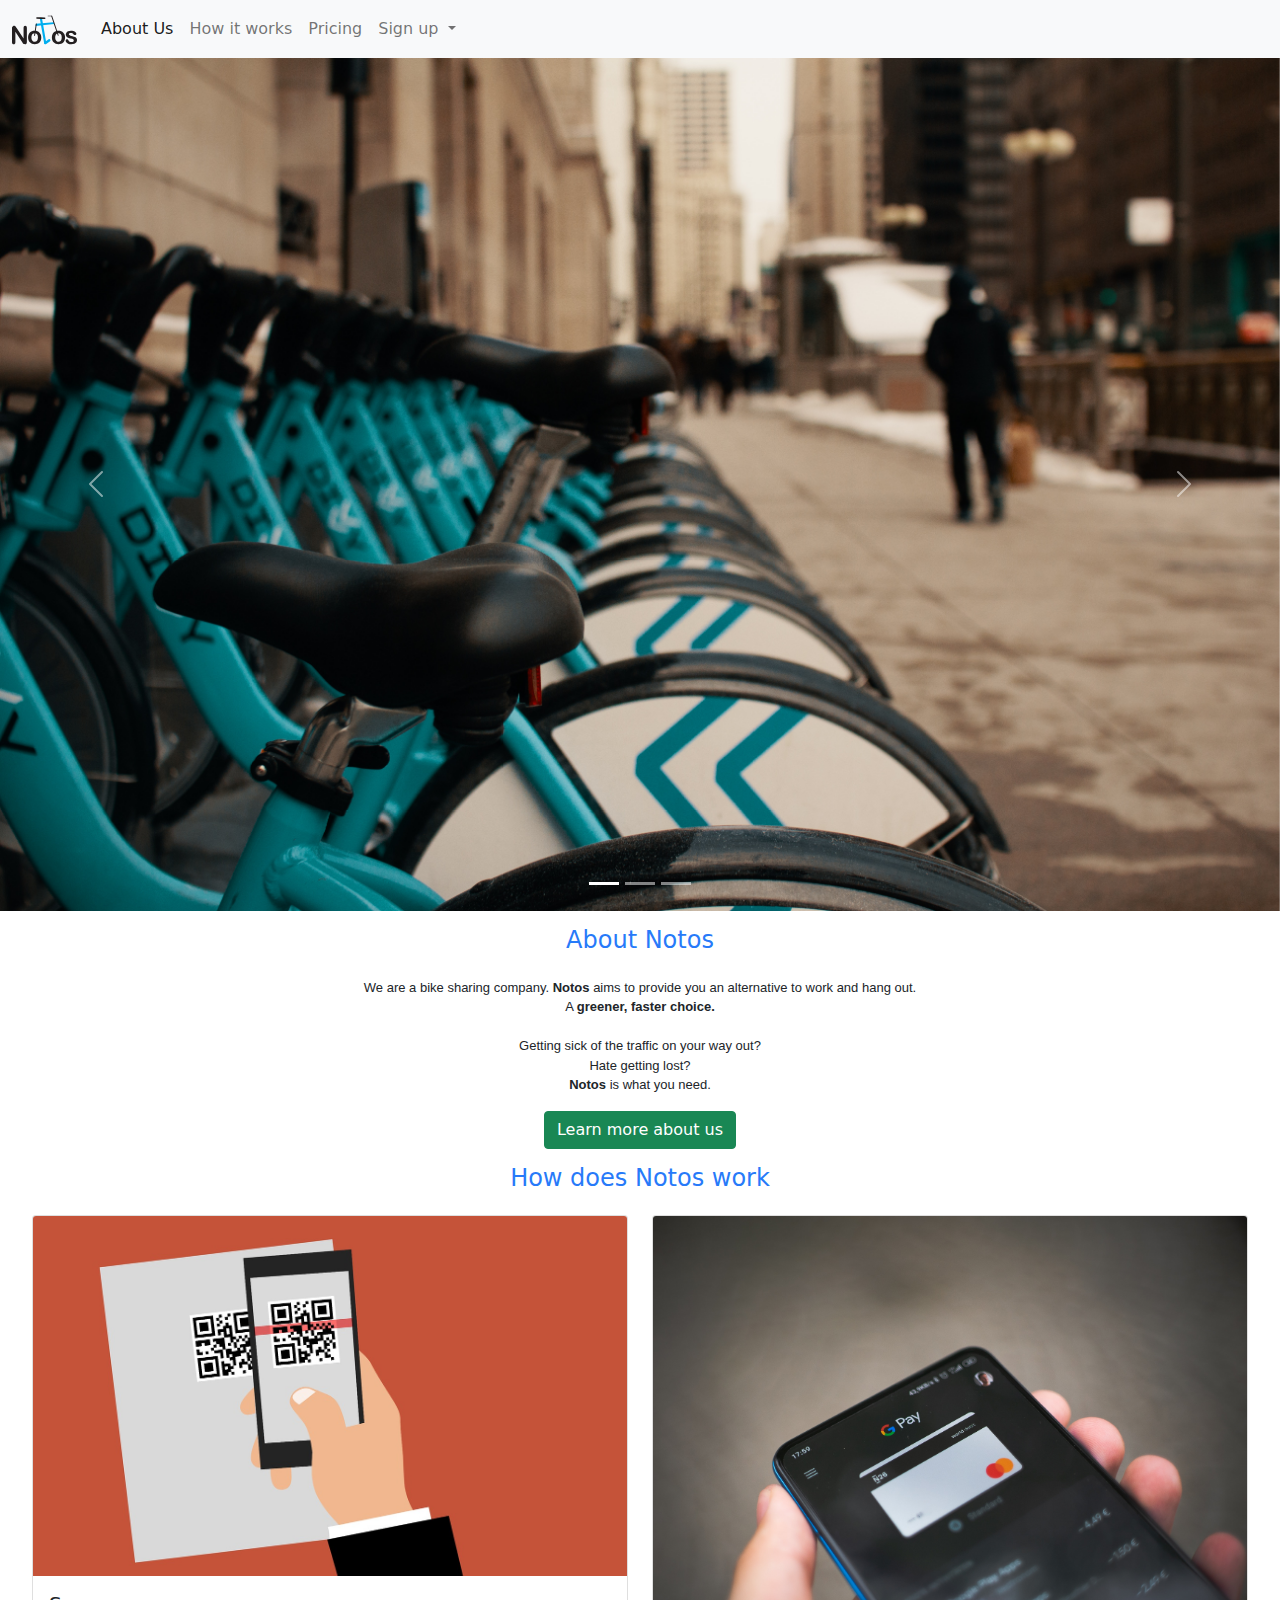
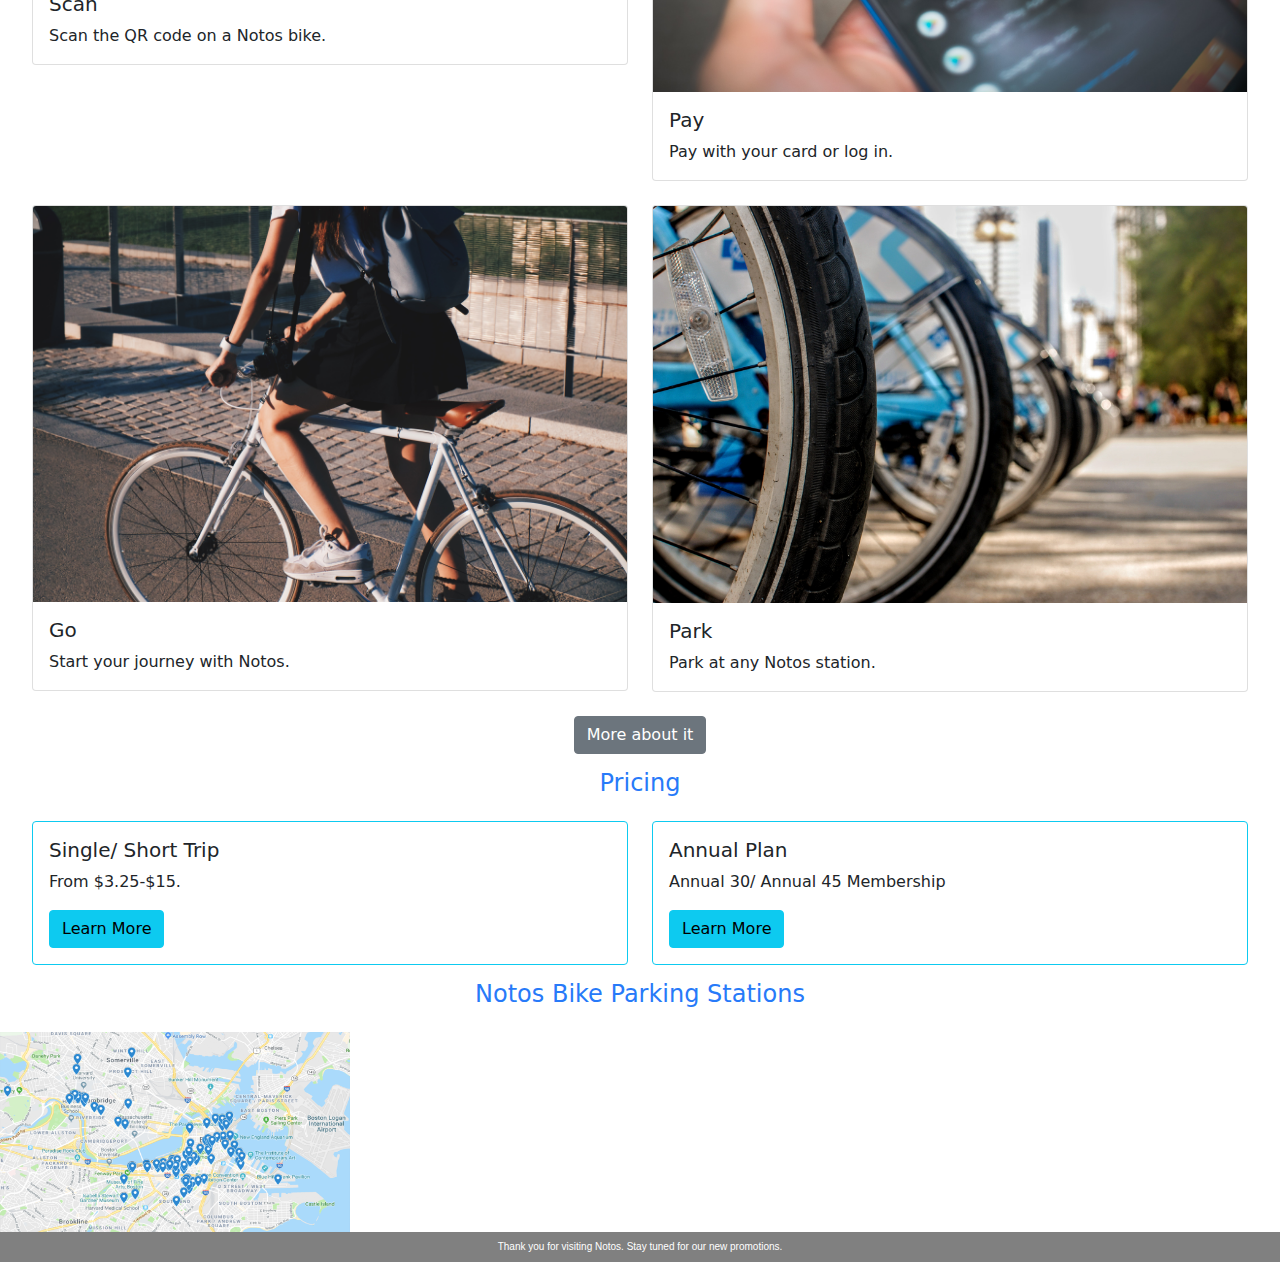
==== index.html @ a3d5b8fe "map" ====
<!DOCTYPE html>
<html lang="en">
<head>
    <meta charset="UTF-8">
    <meta http-equiv="X-UA-Compatible" content="IE=edge">
    <meta name="viewport" content="width=device-width, initial-scale=1.0">
    <link rel="stylesheet" href="css/bootstrap.min.css">
    <link rel="stylesheet" href="css/styles.css">
    <title>Notos</title>
</head>
<body>
    <!--Navbar-->
    <header>
        <nav class="navbar navbar-expand-lg navbar-light bg-light">
            <div class="container-fluid">
              <a class="navbar-brand" href="index.html">
                  <img src="image/logo.svg" alt="" width="65" height="30"></a>
              <button class="navbar-toggler" type="button" data-bs-toggle="collapse" data-bs-target="#navbarNavDropdown" aria-controls="navbarNavDropdown" aria-expanded="false" aria-label="Toggle navigation">
                <span class="navbar-toggler-icon"></span>
              </button>
              <div class="collapse navbar-collapse" id="navbarNavDropdown">
                <ul class="navbar-nav">
                  <li class="nav-item">
                    <a class="nav-link active" aria-current="page" href="#">About Us</a>
                  </li>
                  <li class="nav-item">
                    <a class="nav-link" href="#">How it works</a>
                  </li>
                  <li class="nav-item">
                    <a class="nav-link" href="#">Pricing</a>
                  </li>
                  <li class="nav-item dropdown">
                    <a class="nav-link dropdown-toggle" href="#" id="navbarDropdownMenuLink" role="button" data-bs-toggle="dropdown" aria-expanded="false">
                      Sign up
                    </a>
                    <ul class="dropdown-menu" aria-labelledby="navbarDropdownMenuLink">
                      <li><a class="dropdown-item" href="#">Log in</a></li>
                      
                    </ul>
                  </li>
                </ul>
              </div>
            </div>
          </nav>
    </header>
        <!--End of Navbar-->


    <!--section 1-->
    <div class="section-1">
    <!--carousel-->
    <div id="carouselExampleIndicators" class="carousel slide" data-bs-ride="carousel">
        <div class="carousel-indicators">
          <button type="button" data-bs-target="#carouselExampleIndicators" data-bs-slide-to="0" class="active" aria-current="true" aria-label="Slide 1"></button>
          <button type="button" data-bs-target="#carouselExampleIndicators" data-bs-slide-to="1" aria-label="Slide 2"></button>
          <button type="button" data-bs-target="#carouselExampleIndicators" data-bs-slide-to="2" aria-label="Slide 3"></button>
        </div>
        <div class="carousel-inner">
          <div class="carousel-item active">
            <img src="image/bike-parking.jpg" class="d-block w-100" alt="">
          </div>
          <div class="carousel-item">
            <img src="image/matteo-stroppaghetti-yiVFSP0Sr4g-unsplash.jpg" class="d-block w-100" alt="">
          </div>
          <!--<div class="carousel-item">
            <img src="image/max-bohme-VuuVKEHJGCU-unsplash.jpg" class="d-block w-100" alt="">
          </div>-->
          <div class="carousel-item">
            <img src="image/nextbike-j-ewk9iIuSE-unsplash.png" class="d-block w-100" alt="">
          </div>
        </div>
        <button class="carousel-control-prev" type="button" data-bs-target="#carouselExampleIndicators" data-bs-slide="prev">
          <span class="carousel-control-prev-icon" aria-hidden="true"></span>
          <span class="visually-hidden">Previous</span>
        </button>
        <button class="carousel-control-next" type="button" data-bs-target="#carouselExampleIndicators" data-bs-slide="next">
          <span class="carousel-control-next-icon" aria-hidden="true"></span>
          <span class="visually-hidden">Next</span>
        </button>
      </div>
    <!--end of carousel-->
    </div>
    <!--end of section 1-->

    <!--section 2-->
    <div class="section-2">
        <div>
            <h4 class="text-center">About Notos</h4>
            <p class="desc">We are a bike sharing company. <strong>Notos</strong> aims to provide you an alternative to work and hang out. <br>A <strong>greener, faster choice.</strong>
            <br>
            <br> Getting sick of the traffic on your way out?
            <br>Hate getting lost?
            <br><strong>Notos</strong> is what you need.
            </p>
           <div class="text-center"> <a href="#" class="btn btn-success">Learn more about us</a></button></div>
        </div>
    </div>
    <!--end of section 2-->

    <!--section 3-->
    <div class="section-3">
        <h4 class="text-center">How does Notos work</h4>
        <!--card 1-->
        <div class="row row-cols-sm-2">
            <div class="col">
              <div class="card">
                <img src="image/qr code.jpeg" class="card-img-top">
                <div class="card-body">
                  <h5 class="card-title">Scan</h5>
                  <p class="card-text">Scan the QR code on a Notos bike.</p>
                </div>
              </div>
            </div>
             <!--card 2-->
            <div class="col">
              <div class="card">
                <img src="image/pay.jpg" class="card-img-top">
                <div class="card-body">
                  <h5 class="card-title">Pay</h5>
                  <p class="card-text">Pay with your card or log in.</p>
                </div>
              </div>
            </div>
          </div>
        <!--end of card 2-->
          <div class="row"><br></div>
        <!--card 3-->
        <div class="row">
        <div class="col">
            <div class="card">
              <img src="image/bike.jpg" class="card-img-top">
              <div class="card-body">
                <h5 class="card-title">Go</h5>
                <p class="card-text">Start your journey with Notos.</p>
              </div>
            </div>
          </div>
        
        <!--end of card 3-->

        <!--card 4-->
        <div class="col">
            <div class="card">
              <img src="image/park.jpg" class="card-img-top">
              <div class="card-body">
                <h5 class="card-title">Park</h5>
                <p class="card-text">Park at any Notos station.</p>
              </div>
            </div>
          </div>
        
    </div>
        <!--end of card 3-->
        <div><br></div>
        <div class="text-center"> <a href="#" class="btn btn-secondary">More about it</a></button></div>
    </div>
    <!--end of section 3-->
    <!--section 4-->
    <div class="section-4">
        <h4 class="text-center">Pricing</h4>
        <div class="row">
            <div class="col-6">
              <div class="card border-info">
                <div class="card-body">
                  <h5 class="card-title">Single/ Short Trip</h5>
                  <p class="card-text">From $3.25-$15.</p>
                  <a href="#" class="btn btn-info">Learn More</a>
                </div>
              </div>
            </div>
            <div class="col-6">
              <div class="card border-info">
                <div class="card-body">
                  <h5 class="card-title">Annual Plan</h5>
                  <p class="card-text">Annual 30/ Annual 45 Membership</p>
                  <a href="#" class="btn btn-info">Learn More</a>
                </div>
              </div>
            </div>
          </div>

    </div>
    <!--end of section 4-->

    <!--section 5-->
    <div class="map">
        <h4 class="text-center">Notos Bike Parking Stations</h4>
      <img src="image/map-thumb.png" width="350" height="200"></div> 
    </div>
    <!--end of section 5-->

    <footer>
        <p>Thank you for visiting Notos. Stay tuned for our new promotions.</p>
    </footer>

    <script src="https://unpkg.com/@popperjs/core@2.4.0/dist/umd/popper.min.js"></script>
    <script src="js/bootstrap.min.js"></script>
</body>
</html>
---- css/styles.css ----
h4{
    padding: 15px 0px;
    color:#277AF9;
}

.desc{
    font-family: Verdana, Geneva, Tahoma, sans-serif;
    font-size:small;
    margin-top:5px ;
    margin-left: 10px;
    margin-right: 10px;
    text-align: center;
    align-items: center;
}

.row{
  margin-left: 20px;
  margin-right:20px;
}


footer{
    background-color:grey;
    height:30px;
    text-align:center;
    font-family:'Segoe UI', Tahoma, Geneva, Verdana, sans-serif;
    font-size: x-small;
    color:white;
    padding:7px 0px;
}
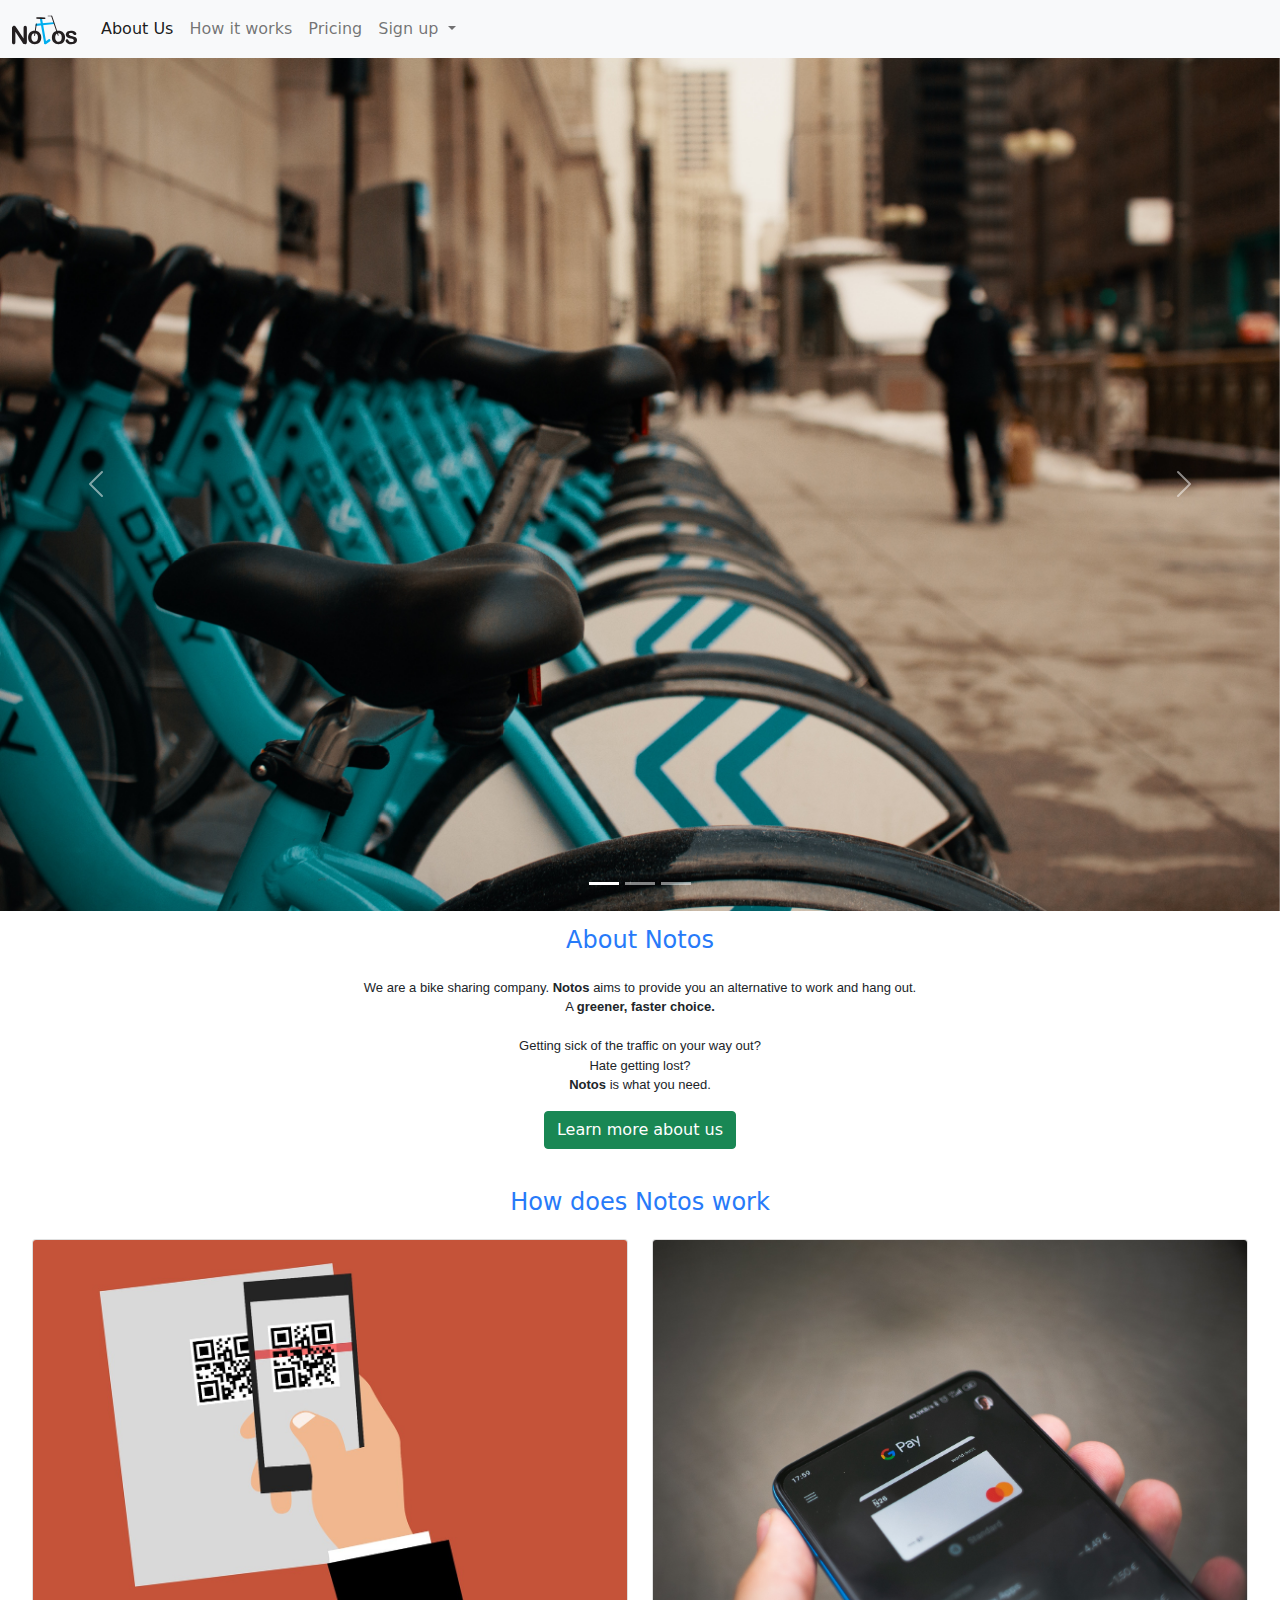
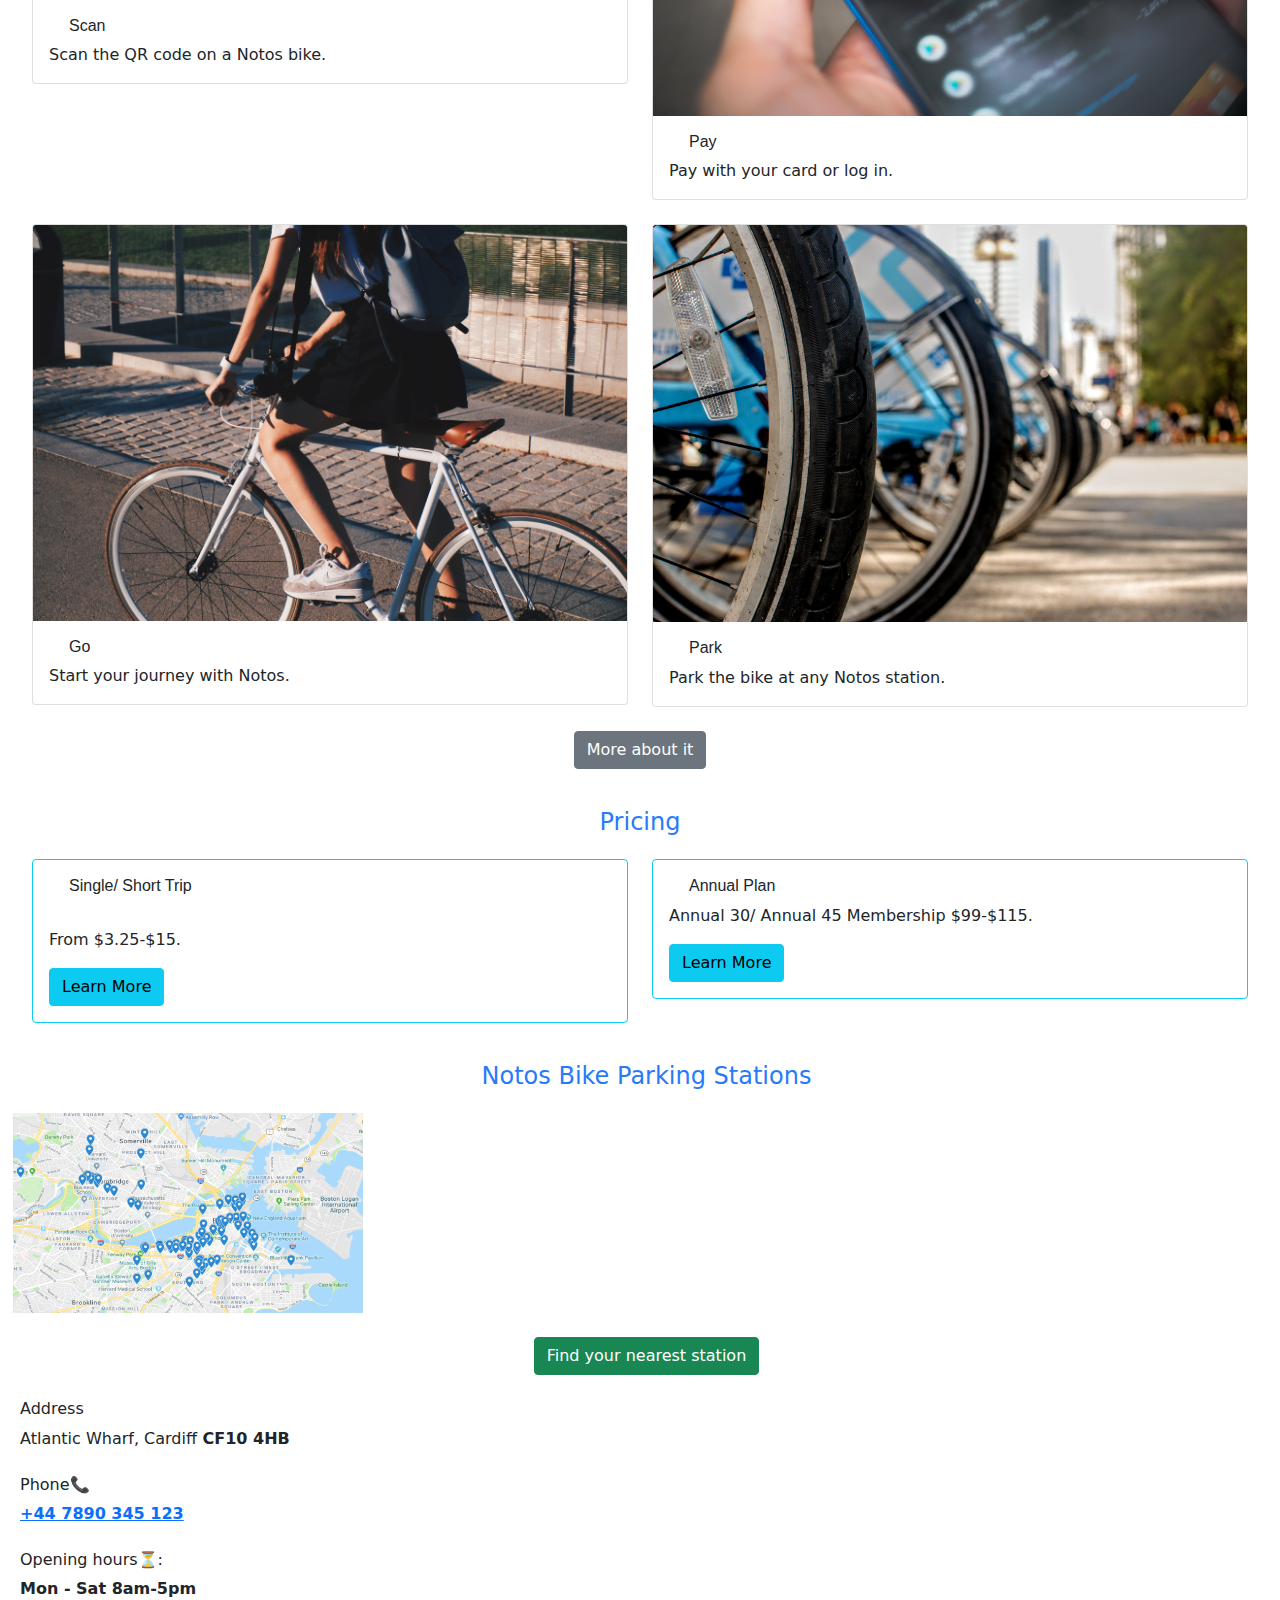
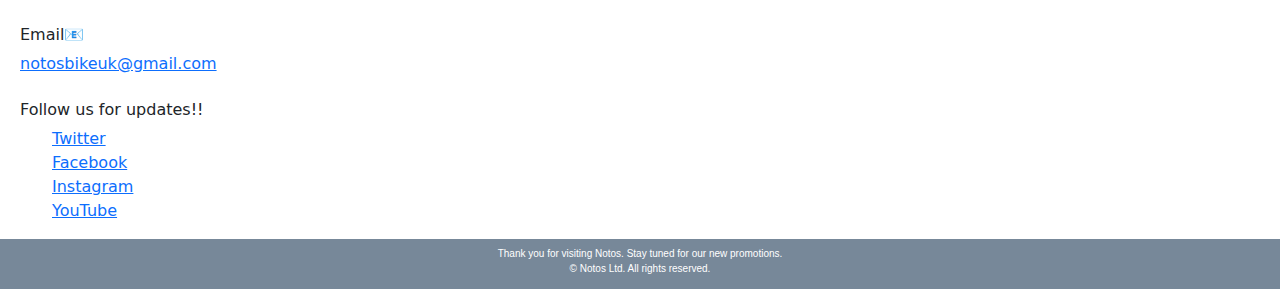
==== commit f745b1a7: "icons" ====
--- a/index.html
+++ b/index.html
@@ -6,6 +6,7 @@
     <meta name="viewport" content="width=device-width, initial-scale=1.0">
     <link rel="stylesheet" href="css/bootstrap.min.css">
     <link rel="stylesheet" href="css/styles.css">
+    <link rel="stylesheet" href="css/font-awesome.min.css">
     <title>Notos</title>
 </head>
 <body>
@@ -99,6 +100,7 @@
 
     <!--section 3-->
     <div class="section-3">
+      <div><br></div>
         <h4 class="text-center">How does Notos work</h4>
         <!--card 1-->
         <div class="row row-cols-sm-2">
@@ -144,7 +146,7 @@
               <img src="image/park.jpg" class="card-img-top">
               <div class="card-body">
                 <h5 class="card-title">Park</h5>
-                <p class="card-text">Park at any Notos station.</p>
+                <p class="card-text">Park the bike at any Notos station.</p>
               </div>
             </div>
           </div>
@@ -157,13 +159,14 @@
     <!--end of section 3-->
     <!--section 4-->
     <div class="section-4">
+      <div><br></div>
         <h4 class="text-center">Pricing</h4>
         <div class="row">
             <div class="col-6">
               <div class="card border-info">
                 <div class="card-body">
                   <h5 class="card-title">Single/ Short Trip</h5>
-                  <p class="card-text">From $3.25-$15.</p>
+                  <p class="card-text"><br>From $3.25-$15.</p>
                   <a href="#" class="btn btn-info">Learn More</a>
                 </div>
               </div>
@@ -172,7 +175,7 @@
               <div class="card border-info">
                 <div class="card-body">
                   <h5 class="card-title">Annual Plan</h5>
-                  <p class="card-text">Annual 30/ Annual 45 Membership</p>
+                  <p class="card-text">Annual 30/ Annual 45 Membership $99-$115.</p>
                   <a href="#" class="btn btn-info">Learn More</a>
                 </div>
               </div>
@@ -184,13 +187,54 @@
 
     <!--section 5-->
     <div class="map">
+      <div><br></div>
         <h4 class="text-center">Notos Bike Parking Stations</h4>
-      <img src="image/map-thumb.png" width="350" height="200"></div> 
+      <div><img src="image/map-thumb.png" width="350" height="200"></div>
+      <div><br></div>
+      <div class="text-center"> <a href="#" class="btn btn-success">Find your nearest station</a></button></div>
+      <div><br></div>
     </div>
     <!--end of section 5-->
 
+    <!--section 6-->
+    <div class="section-6">
+      <ul class="items">
+        <li>
+          <h3>Address</h3>
+          <span>Atlantic Wharf, Cardiff<strong> CF10 4HB</strong></span>
+          
+        </li>
+        <li><br></li>
+        <li>
+          <h3>Phone📞</h3>
+          <a href="#"><strong> +44 7890 345 123</strong></a>
+        </li>
+        <li><br></li>
+        <li>
+          <h3>Opening hours⏳:</h3>
+           <strong> Mon - Sat 8am-5pm </strong>
+        </li>
+        <li><br></li>
+        <li>
+          <h3>Email📧</h3>
+          <a href="#">notosbikeuk@gmail.com</a>
+        </li>
+        <li><br></li>
+        <li>
+          <h3>Follow us for updates!!</h3>
+          <ul class="icons">
+            <li><a href="#" class="icon brands fa-twitter"><span class="label">Twitter</span></a></li>
+            <li><a href="#" class="icon brands fa-facebook-f"><span class="label">Facebook</span></a></li>
+            <li><a href="#" class="icon brands fa-instagram"><span class="label">Instagram</span></a></li>
+            <li><a href="#" class="icon brands fa-youtube"><span class="label">YouTube</span></a></li>
+          </ul>
+        </li>
+      </ul>
+    </div>
+    <!--end of section 6-->
     <footer>
-        <p>Thank you for visiting Notos. Stay tuned for our new promotions.</p>
+        <p>Thank you for visiting Notos. Stay tuned for our new promotions.
+       <br> © Notos Ltd. All rights reserved.</p>
     </footer>
 
     <script src="https://unpkg.com/@popperjs/core@2.4.0/dist/umd/popper.min.js"></script>
--- a/css/styles.css
+++ b/css/styles.css
@@ -1,3 +1,6 @@
+
+
+
 h4{
     padding: 15px 0px;
     color:#277AF9;
@@ -18,10 +21,39 @@
   margin-right:20px;
 }
 
+.map{
+    align-items: center;
+    margin-left: 13px;
+}
+
+
+h5{
+    font-size: medium;
+    font-family:'Segoe UI', Tahoma, Geneva, Verdana, sans-serif;
+    margin-left: 20px;
+}
+
+
+
+h3{
+    font-size: medium;
+}
+ul.items {
+    list-style: none;
+    padding-left: 20px;
+}
+
+ul.icons{
+    list-style:none;
+}
+
+
+
+
 
 footer{
-    background-color:grey;
-    height:30px;
+    background-color:lightslategray;
+    height:50px;
     text-align:center;
     font-family:'Segoe UI', Tahoma, Geneva, Verdana, sans-serif;
     font-size: x-small;
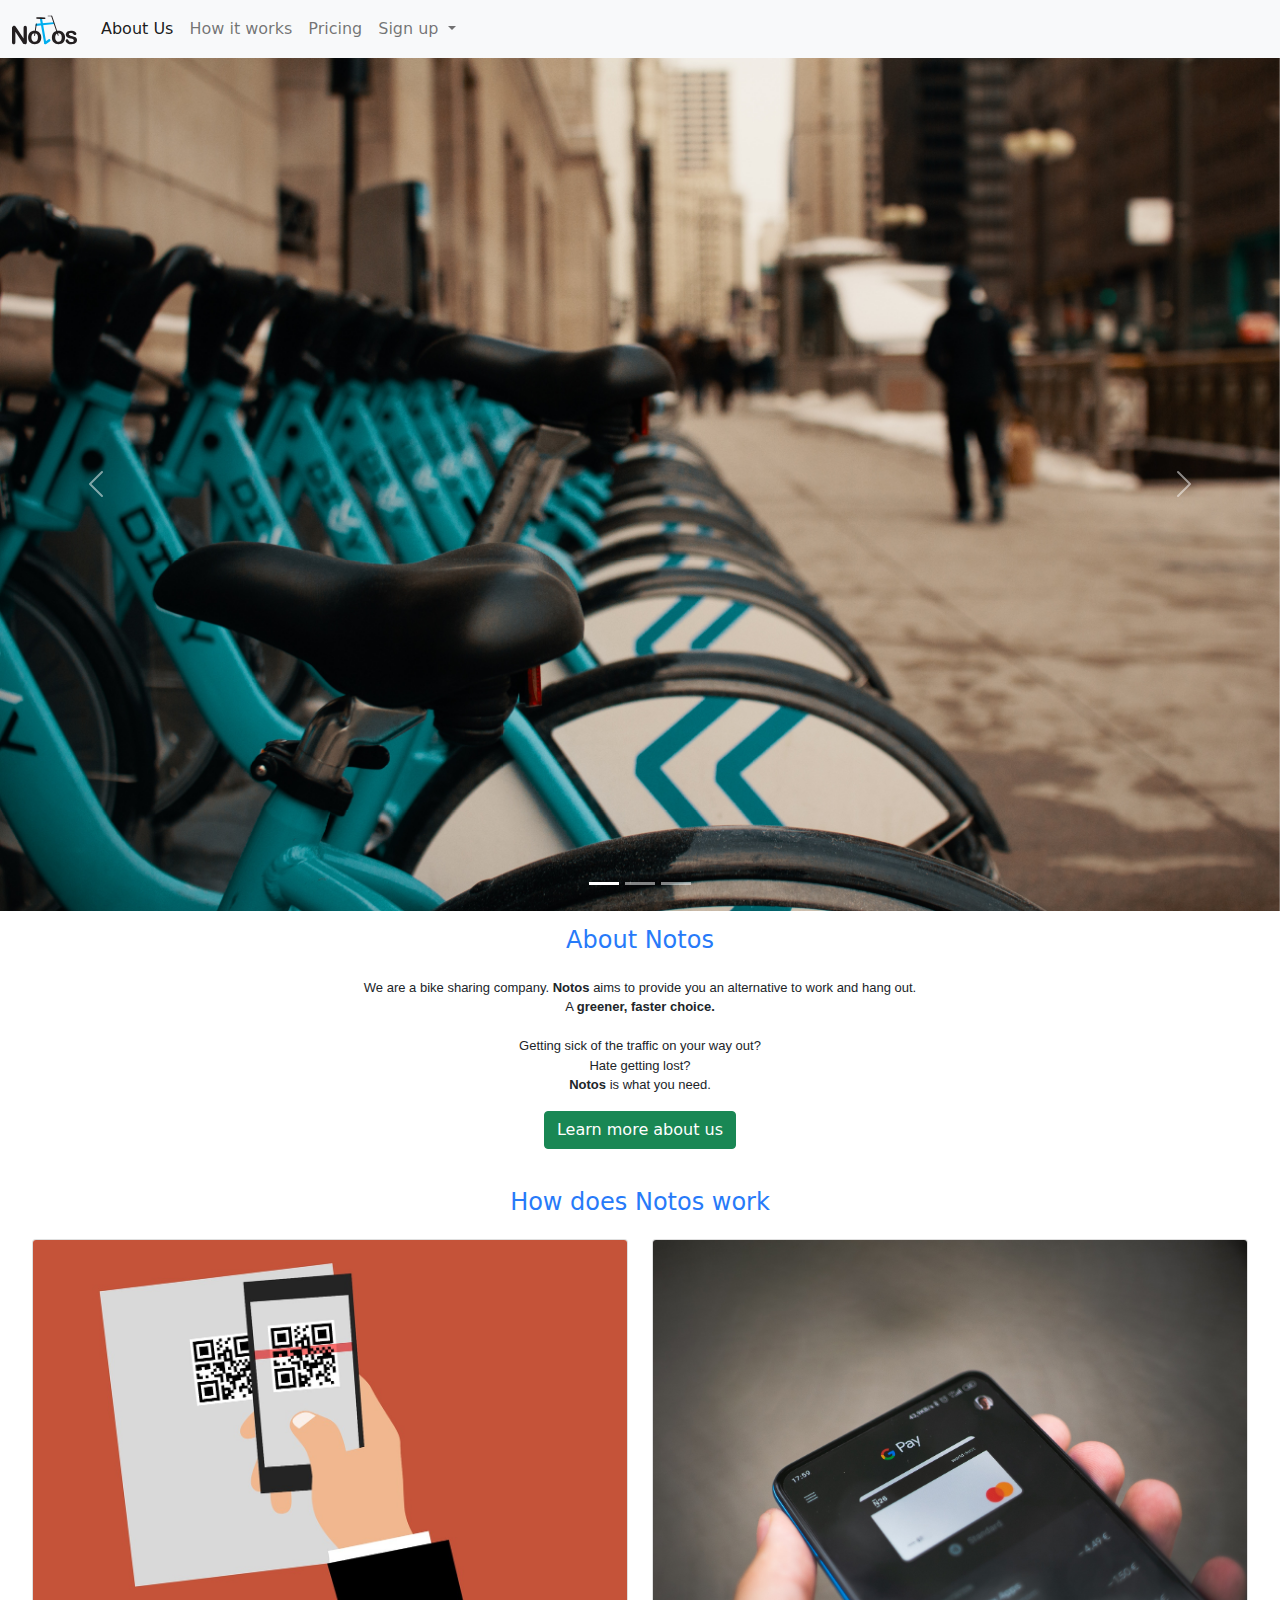
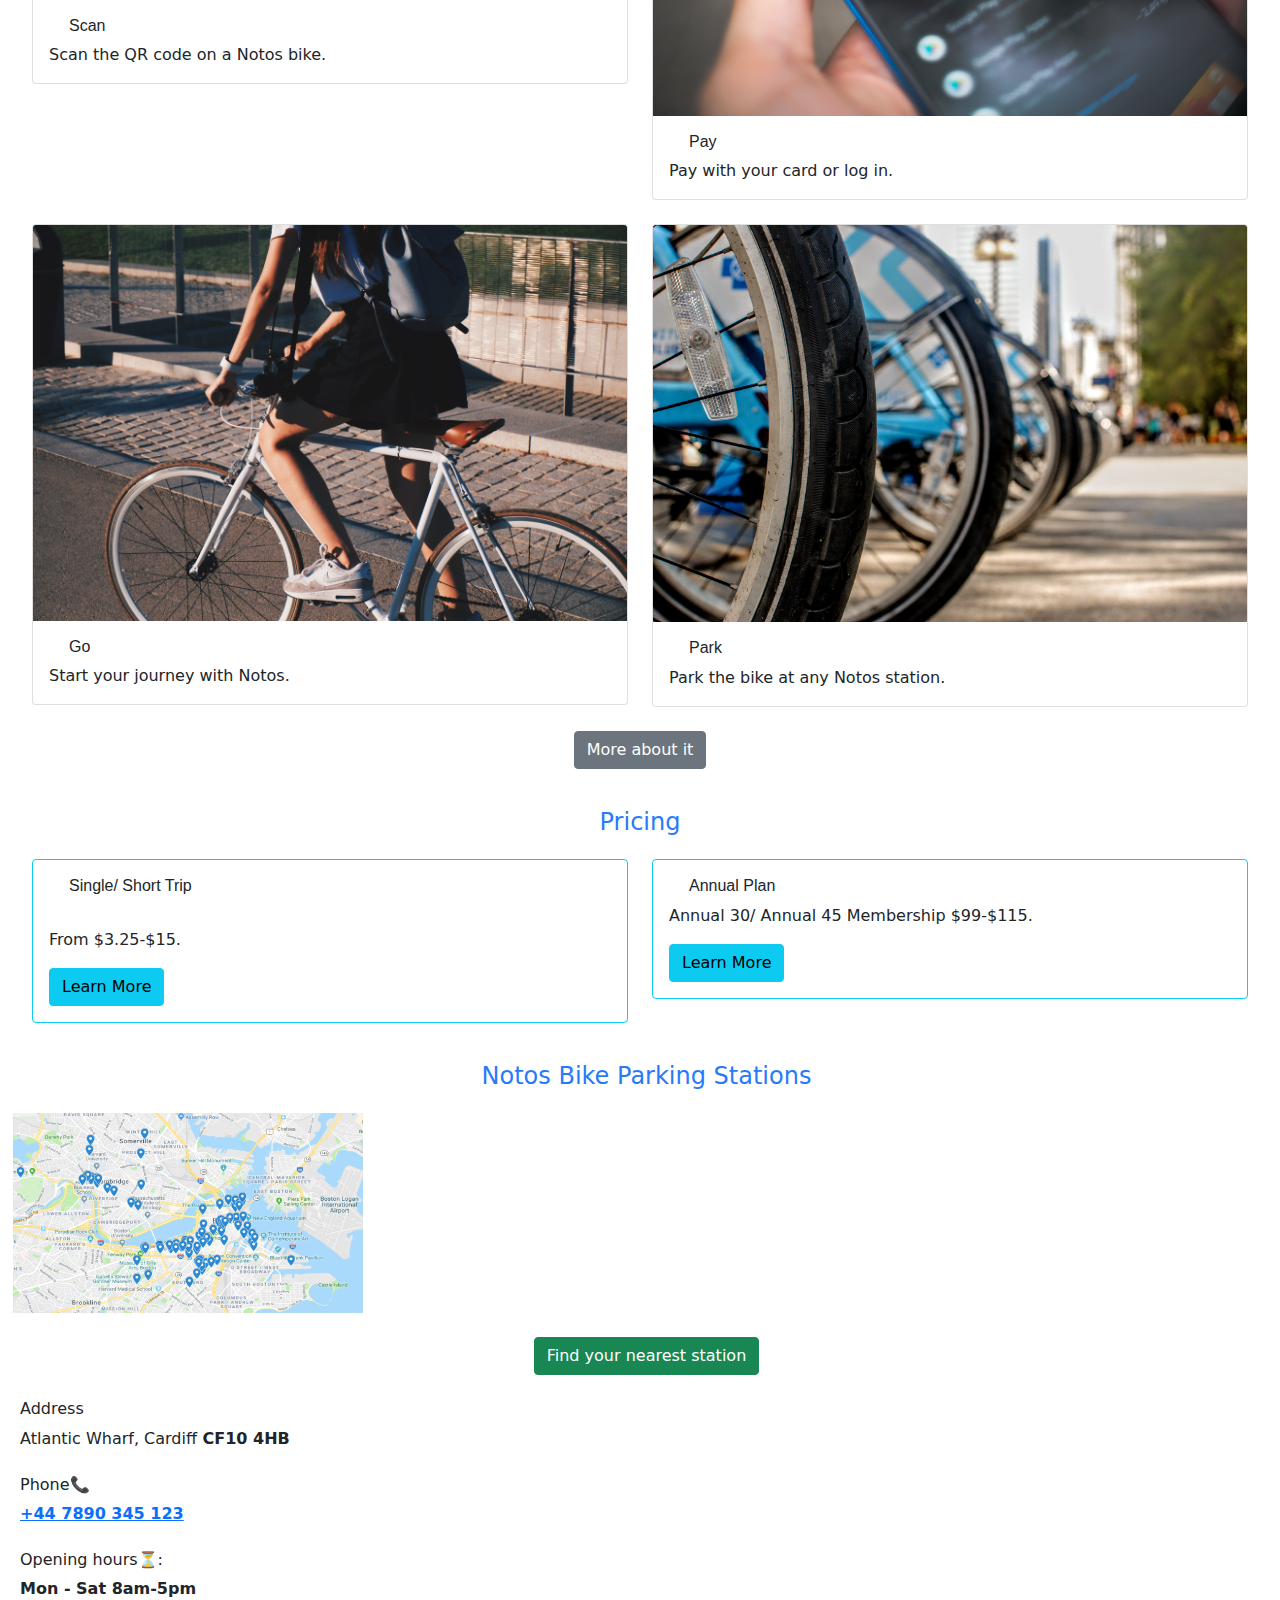
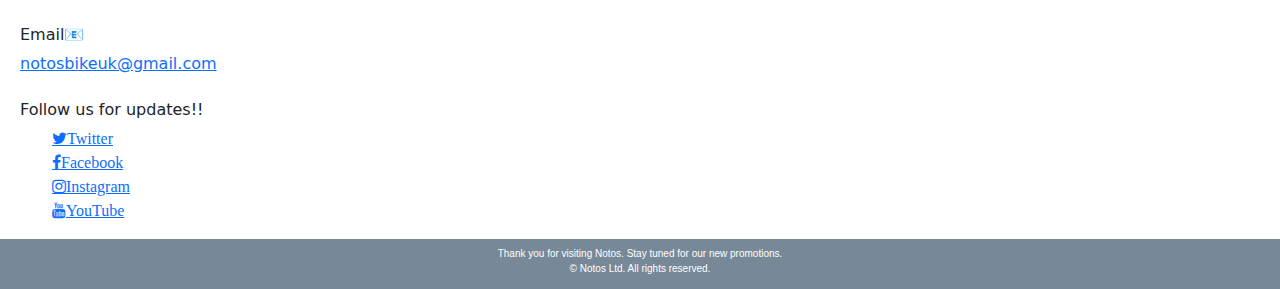
==== commit 8c40aa38: "icon" ====
--- a/index.html
+++ b/index.html
@@ -6,7 +6,7 @@
     <meta name="viewport" content="width=device-width, initial-scale=1.0">
     <link rel="stylesheet" href="css/bootstrap.min.css">
     <link rel="stylesheet" href="css/styles.css">
-    <link rel="stylesheet" href="css/font-awesome.min.css">
+    <link rel="stylesheet" href="http://cdnjs.cloudflare.com/ajax/libs/font-awesome/4.3.0/css/font-awesome.css">
     <title>Notos</title>
 </head>
 <body>
@@ -223,10 +223,10 @@
         <li>
           <h3>Follow us for updates!!</h3>
           <ul class="icons">
-            <li><a href="#" class="icon brands fa-twitter"><span class="label">Twitter</span></a></li>
-            <li><a href="#" class="icon brands fa-facebook-f"><span class="label">Facebook</span></a></li>
-            <li><a href="#" class="icon brands fa-instagram"><span class="label">Instagram</span></a></li>
-            <li><a href="#" class="icon brands fa-youtube"><span class="label">YouTube</span></a></li>
+            <li><a href="#" class="icon brands fa fa-twitter"><span class="label">Twitter</span></a></li>
+            <li><a href="#" class="icon brands fa fa-facebook-f"><span class="label">Facebook</span></a></li>
+            <li><a href="#" class="icon brands fa fa-instagram"><span class="label">Instagram</span></a></li>
+            <li><a href="#" class="icon brands fa fa-youtube"><span class="label">YouTube</span></a></li>
           </ul>
         </li>
       </ul>
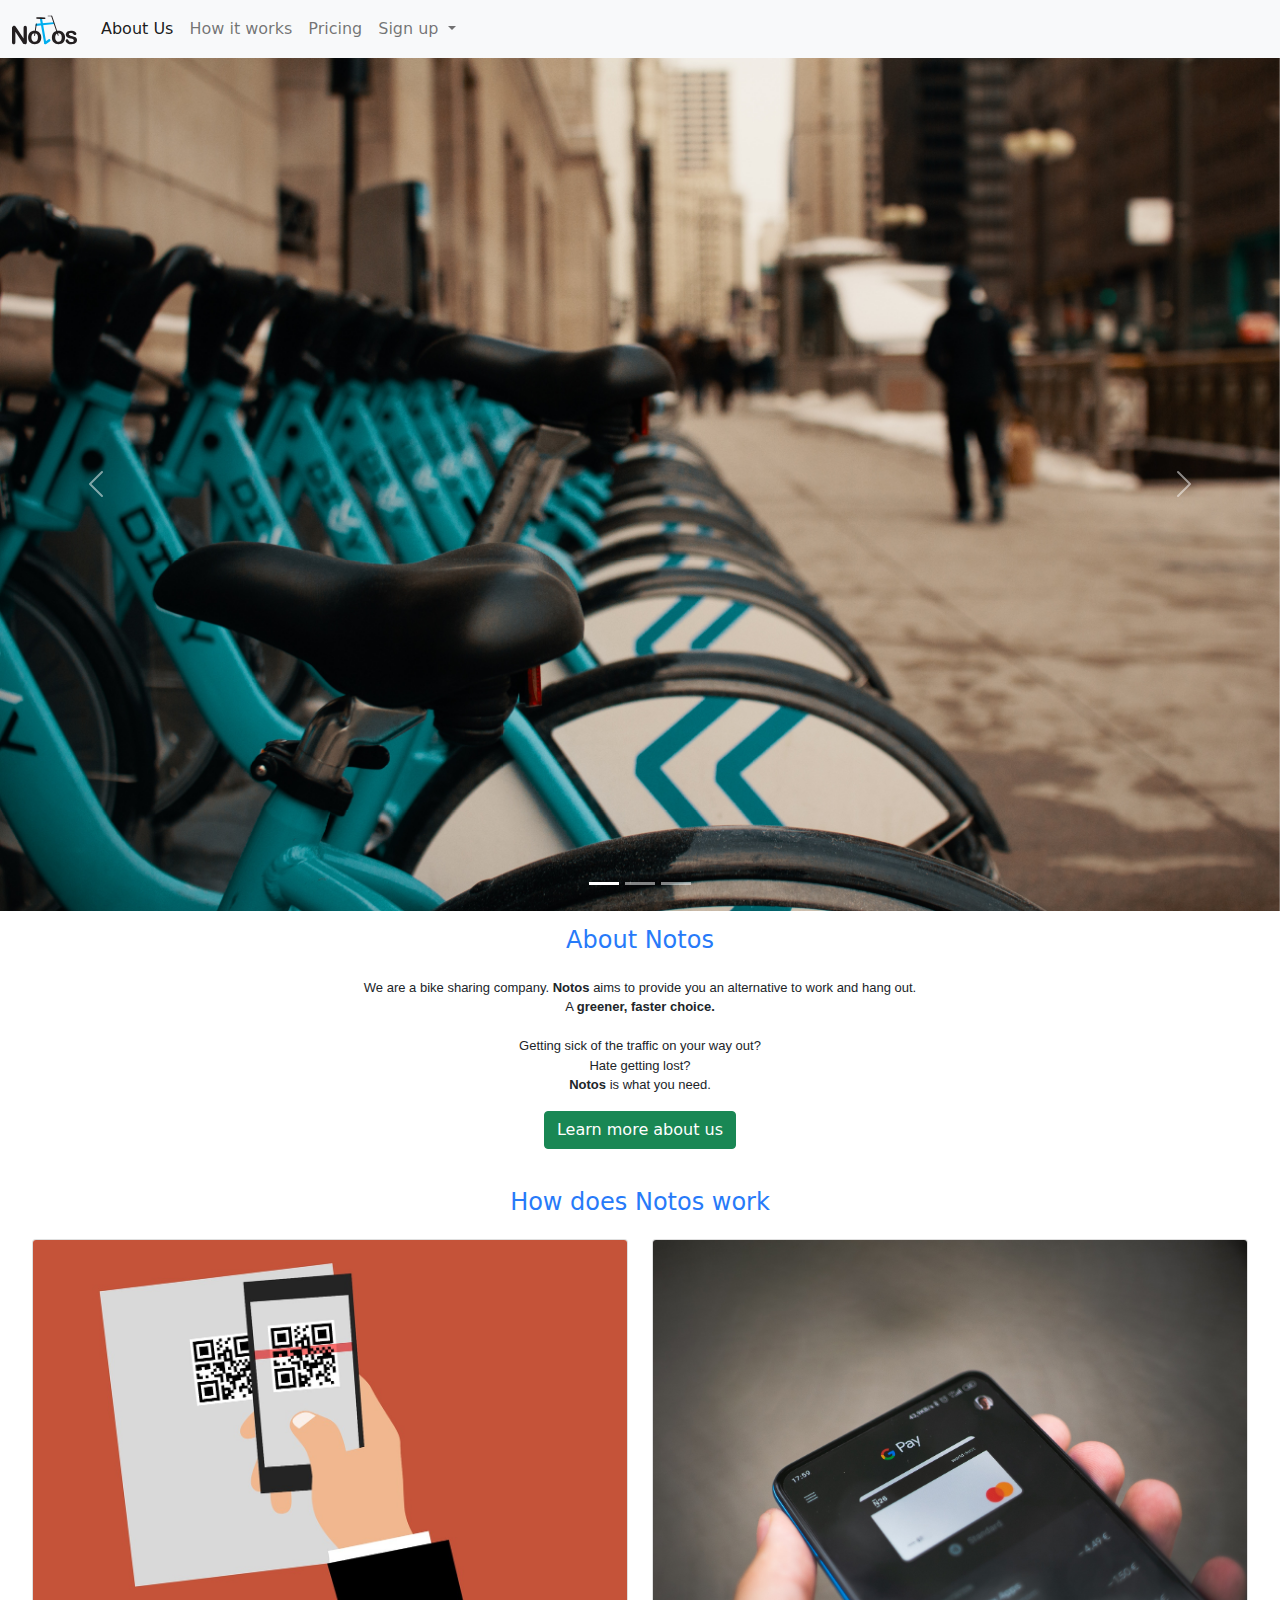
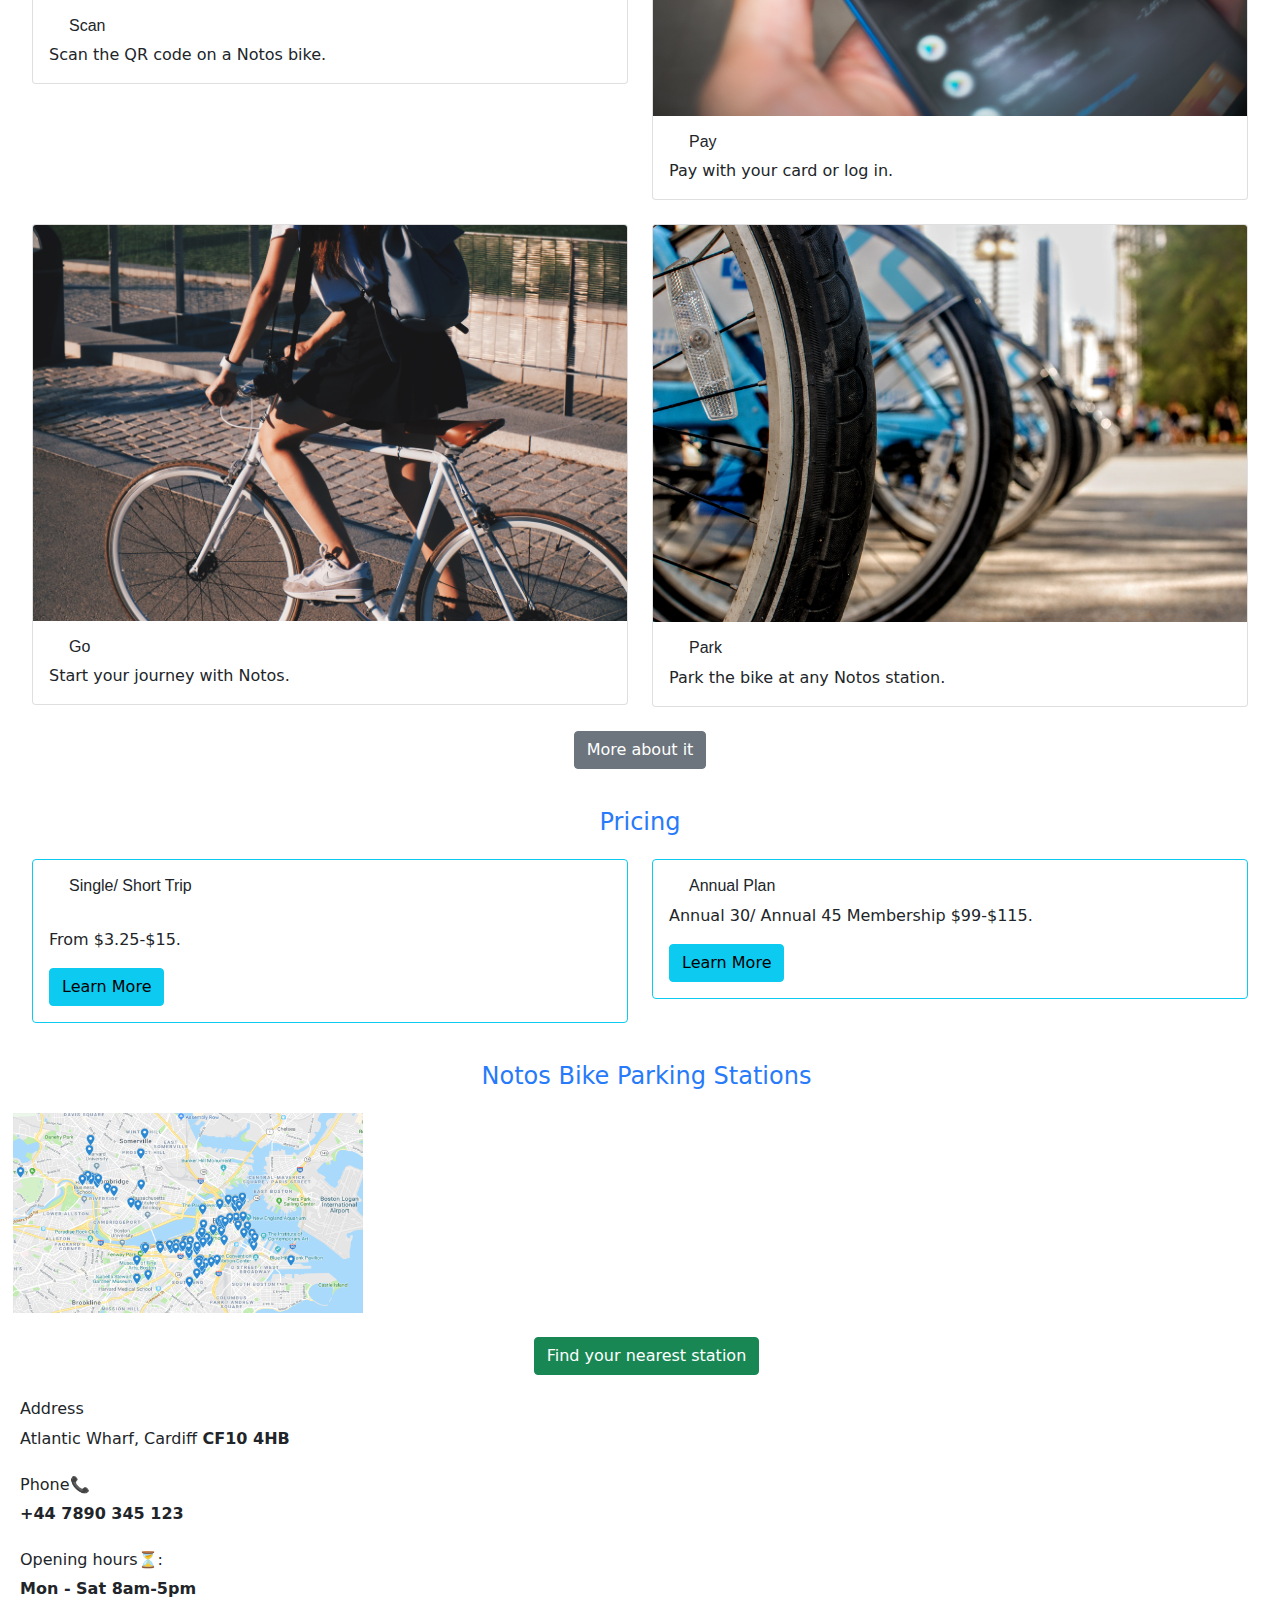
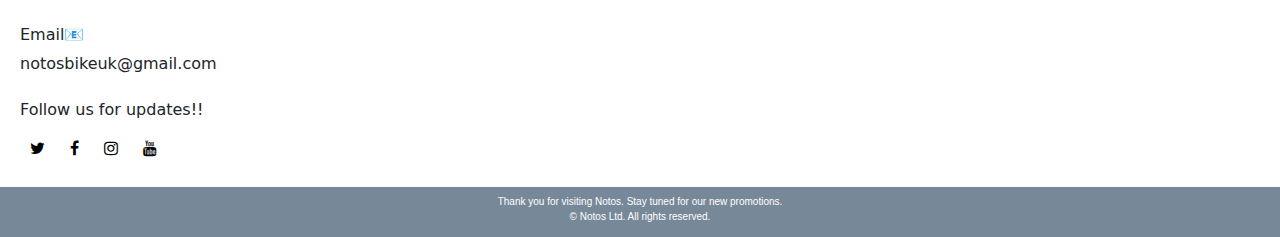
==== commit 3ef709bb: "home page finished" ====
--- a/index.html
+++ b/index.html
@@ -207,7 +207,7 @@
         <li><br></li>
         <li>
           <h3>Phone📞</h3>
-          <a href="#"><strong> +44 7890 345 123</strong></a>
+          <span><strong> +44 7890 345 123</strong></span>
         </li>
         <li><br></li>
         <li>
@@ -217,16 +217,16 @@
         <li><br></li>
         <li>
           <h3>Email📧</h3>
-          <a href="#">notosbikeuk@gmail.com</a>
+          <span>notosbikeuk@gmail.com</span>
         </li>
         <li><br></li>
         <li>
           <h3>Follow us for updates!!</h3>
           <ul class="icons">
-            <li><a href="#" class="icon brands fa fa-twitter"><span class="label">Twitter</span></a></li>
-            <li><a href="#" class="icon brands fa fa-facebook-f"><span class="label">Facebook</span></a></li>
-            <li><a href="#" class="icon brands fa fa-instagram"><span class="label">Instagram</span></a></li>
-            <li><a href="#" class="icon brands fa fa-youtube"><span class="label">YouTube</span></a></li>
+            <li><i class="icon brands fa fa-twitter"><span class="label"></span></i></li>
+            <li><i class="icon brands fa fa-facebook-f"><span class="label"></span></i></li>
+            <li><i class="icon brands fa fa-instagram"><span class="label"></span></i></li>
+            <li><i class="icon brands fa fa-youtube"><span class="label"></span></i></li>
           </ul>
         </li>
       </ul>
--- a/css/styles.css
+++ b/css/styles.css
@@ -45,10 +45,14 @@
 
 ul.icons{
     list-style:none;
+    cursor:default;
+    padding:0px;
 }
-
-
-
+ul.icons li {
+    display: inline-block;
+    padding:10px;
+    color:black;
+}
 
 
 footer{
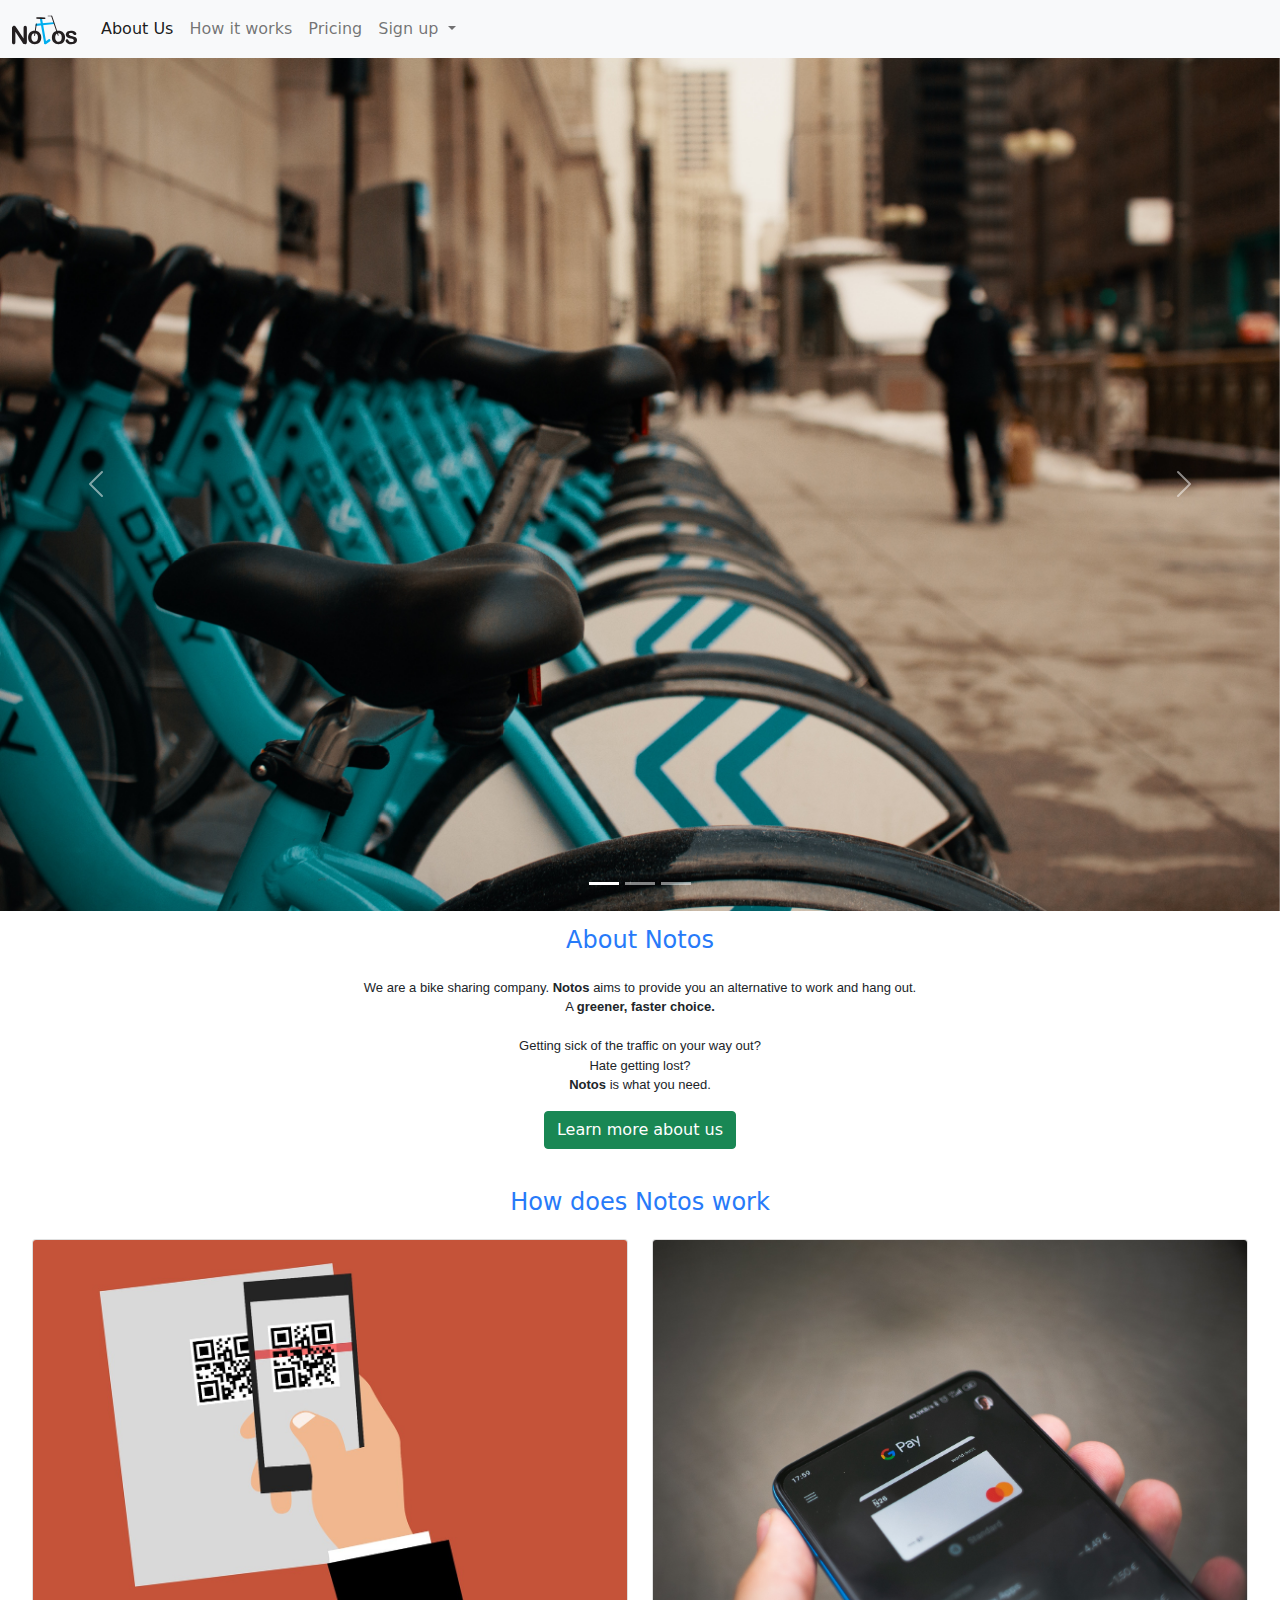
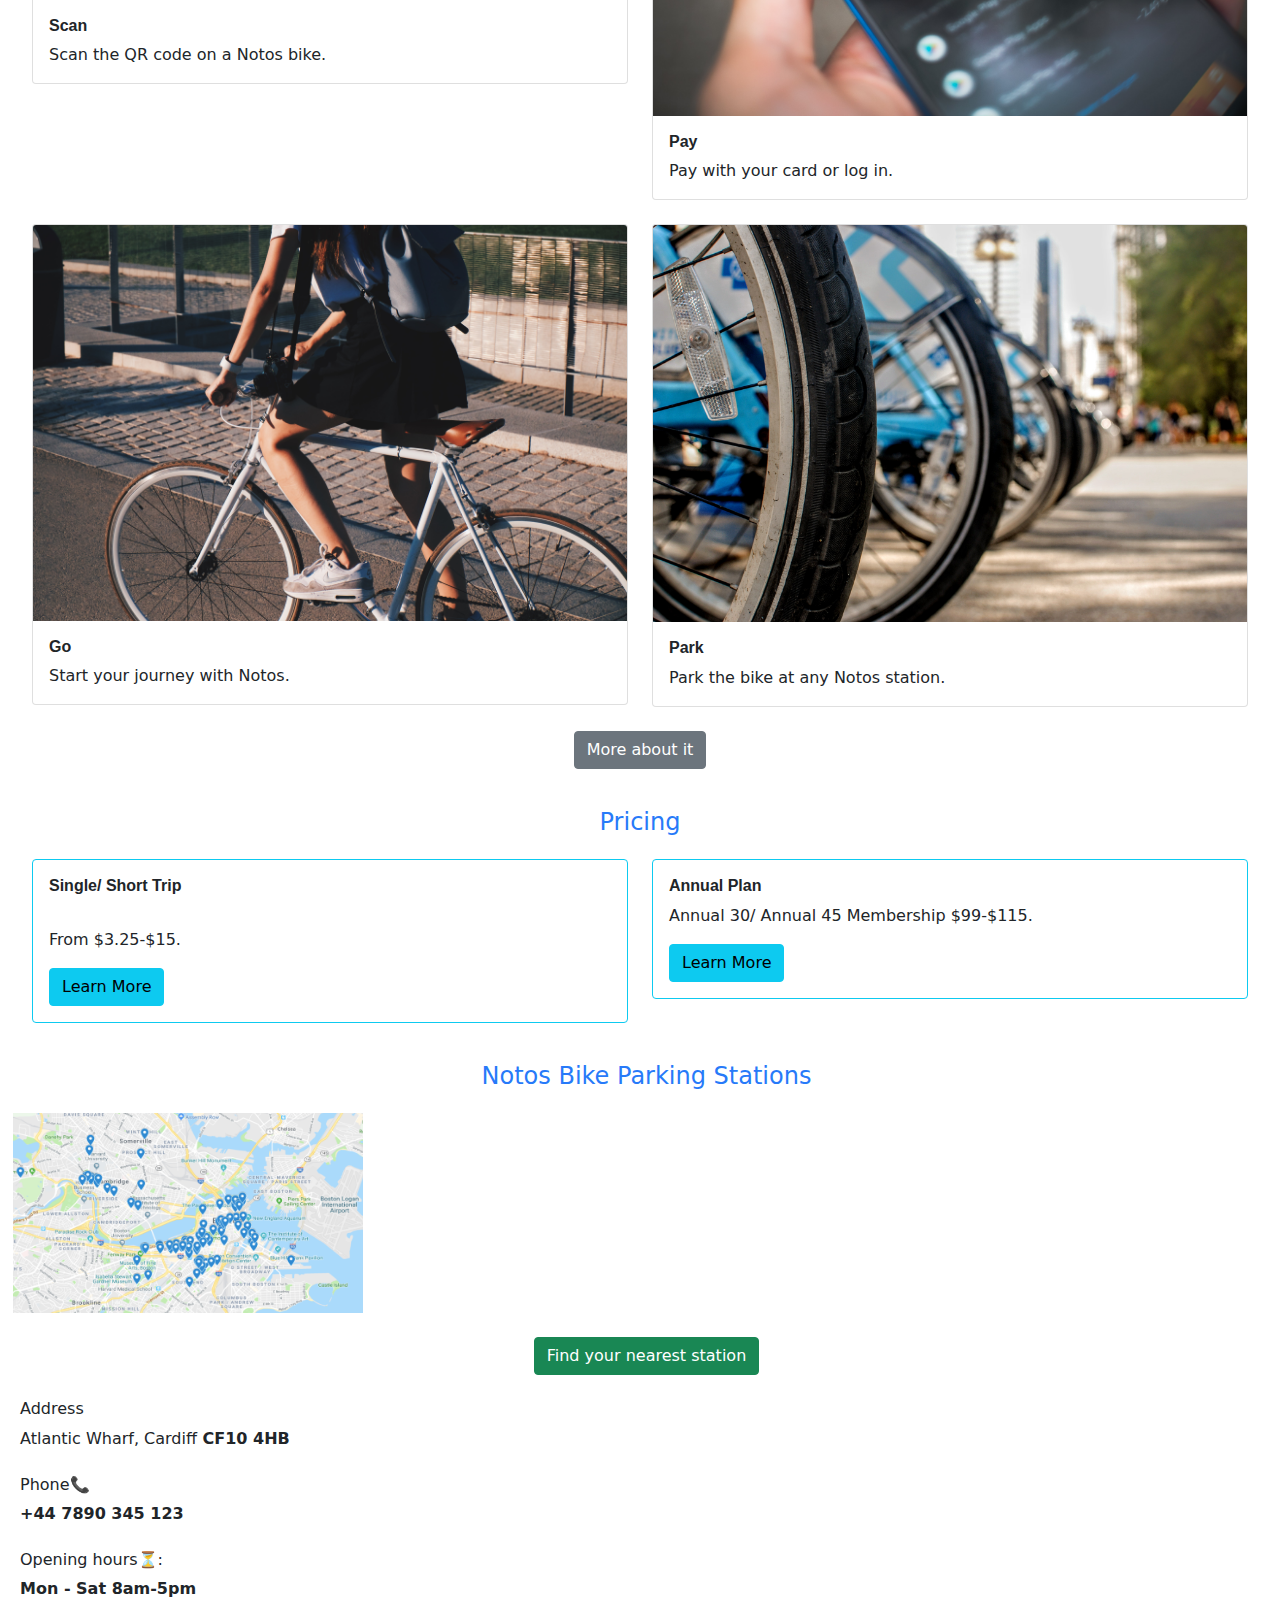
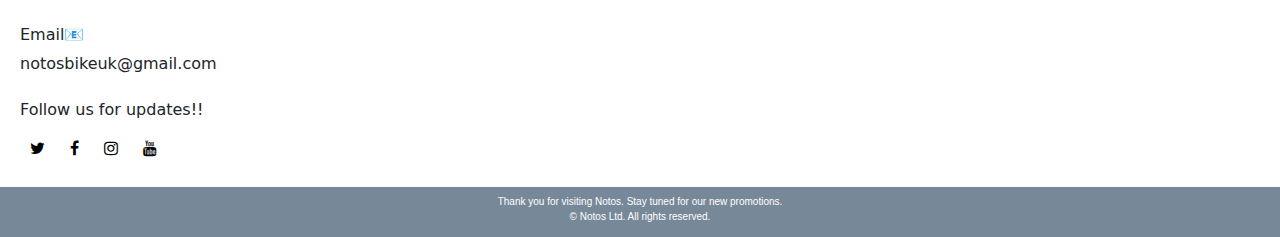
==== commit f1516e2a: "pricing and about us" ====
--- a/index.html
+++ b/index.html
@@ -22,13 +22,13 @@
               <div class="collapse navbar-collapse" id="navbarNavDropdown">
                 <ul class="navbar-nav">
                   <li class="nav-item">
-                    <a class="nav-link active" aria-current="page" href="#">About Us</a>
+                    <a class="nav-link active" aria-current="page" href="aboutus.html">About Us</a>
                   </li>
                   <li class="nav-item">
                     <a class="nav-link" href="#">How it works</a>
                   </li>
                   <li class="nav-item">
-                    <a class="nav-link" href="#">Pricing</a>
+                    <a class="nav-link" href="pricing.html">Pricing</a>
                   </li>
                   <li class="nav-item dropdown">
                     <a class="nav-link dropdown-toggle" href="#" id="navbarDropdownMenuLink" role="button" data-bs-toggle="dropdown" aria-expanded="false">
@@ -93,7 +93,7 @@
             <br>Hate getting lost?
             <br><strong>Notos</strong> is what you need.
             </p>
-           <div class="text-center"> <a href="#" class="btn btn-success">Learn more about us</a></button></div>
+           <div class="text-center"> <a href="aboutus.html" class="btn btn-success">Learn more about us</a></button></div>
         </div>
     </div>
     <!--end of section 2-->
@@ -108,7 +108,7 @@
               <div class="card">
                 <img src="image/qr code.jpeg" class="card-img-top">
                 <div class="card-body">
-                  <h5 class="card-title">Scan</h5>
+                  <h5 class="card-title"><strong>Scan</strong></h5>
                   <p class="card-text">Scan the QR code on a Notos bike.</p>
                 </div>
               </div>
@@ -118,7 +118,7 @@
               <div class="card">
                 <img src="image/pay.jpg" class="card-img-top">
                 <div class="card-body">
-                  <h5 class="card-title">Pay</h5>
+                  <h5 class="card-title"><strong>Pay</strong></h5>
                   <p class="card-text">Pay with your card or log in.</p>
                 </div>
               </div>
@@ -132,7 +132,7 @@
             <div class="card">
               <img src="image/bike.jpg" class="card-img-top">
               <div class="card-body">
-                <h5 class="card-title">Go</h5>
+                <h5 class="card-title"><strong>Go</strong></h5>
                 <p class="card-text">Start your journey with Notos.</p>
               </div>
             </div>
@@ -145,7 +145,7 @@
             <div class="card">
               <img src="image/park.jpg" class="card-img-top">
               <div class="card-body">
-                <h5 class="card-title">Park</h5>
+                <h5 class="card-title"><strong>Park</strong></h5>
                 <p class="card-text">Park the bike at any Notos station.</p>
               </div>
             </div>
@@ -165,18 +165,18 @@
             <div class="col-6">
               <div class="card border-info">
                 <div class="card-body">
-                  <h5 class="card-title">Single/ Short Trip</h5>
+                  <h5 class="card-title"><strong>Single/ Short Trip</strong></h5>
                   <p class="card-text"><br>From $3.25-$15.</p>
-                  <a href="#" class="btn btn-info">Learn More</a>
+                  <a href="pricing.html" class="btn btn-info">Learn More</a>
                 </div>
               </div>
             </div>
             <div class="col-6">
               <div class="card border-info">
                 <div class="card-body">
-                  <h5 class="card-title">Annual Plan</h5>
+                  <h5 class="card-title"><strong>Annual Plan</strong></h5>
                   <p class="card-text">Annual 30/ Annual 45 Membership $99-$115.</p>
-                  <a href="#" class="btn btn-info">Learn More</a>
+                  <a href="pricing.html" class="btn btn-info">Learn More</a>
                 </div>
               </div>
             </div>
@@ -189,7 +189,7 @@
     <div class="map">
       <div><br></div>
         <h4 class="text-center">Notos Bike Parking Stations</h4>
-      <div><img src="image/map-thumb.png" width="350" height="200"></div>
+      <div><img src="image/map.png" width="350" height="200"></div>
       <div><br></div>
       <div class="text-center"> <a href="#" class="btn btn-success">Find your nearest station</a></button></div>
       <div><br></div>
@@ -223,10 +223,10 @@
         <li>
           <h3>Follow us for updates!!</h3>
           <ul class="icons">
-            <li><i class="icon brands fa fa-twitter"><span class="label"></span></i></li>
-            <li><i class="icon brands fa fa-facebook-f"><span class="label"></span></i></li>
-            <li><i class="icon brands fa fa-instagram"><span class="label"></span></i></li>
-            <li><i class="icon brands fa fa-youtube"><span class="label"></span></i></li>
+            <li><i class="icon brands fa fa-twitter"></i></li>
+            <li><i class="icon brands fa fa-facebook-f"></i></li>
+            <li><i class="icon brands fa fa-instagram"></i></li>
+            <li><i class="icon brands fa fa-youtube"></i></li>
           </ul>
         </li>
       </ul>
--- a/css/styles.css
+++ b/css/styles.css
@@ -2,7 +2,7 @@
 
 
 h4{
-    padding: 15px 0px;
+    padding: 15px 7px;
     color:#277AF9;
 }
 
@@ -30,7 +30,7 @@
 h5{
     font-size: medium;
     font-family:'Segoe UI', Tahoma, Geneva, Verdana, sans-serif;
-    margin-left: 20px;
+    margin-left: 0px;
 }
 
 
@@ -54,6 +54,47 @@
     color:black;
 }
 
+.pricing-1{
+padding:12px;
+}
+
+h2{
+    font-size: large;
+    margin-left: 20px;
+    margin-top: 20px;
+    margin-bottom: 0px;
+    color:#277AF9;
+    
+}
+
+.Annual-30{
+    font-size: small;
+    padding:20px;
+    
+}
+
+.annual-img{
+    margin-left:5px;
+    padding:7px;
+}
+
+
+.btn-30{
+    margin-left: 15px;
+    margin-bottom:40px;
+}
+
+.strong{
+    font-size:10px;
+}
+
+.aboutus{
+margin-left:10px;
+font-size: small;
+}
+
+
+
 
 footer{
     background-color:lightslategray;
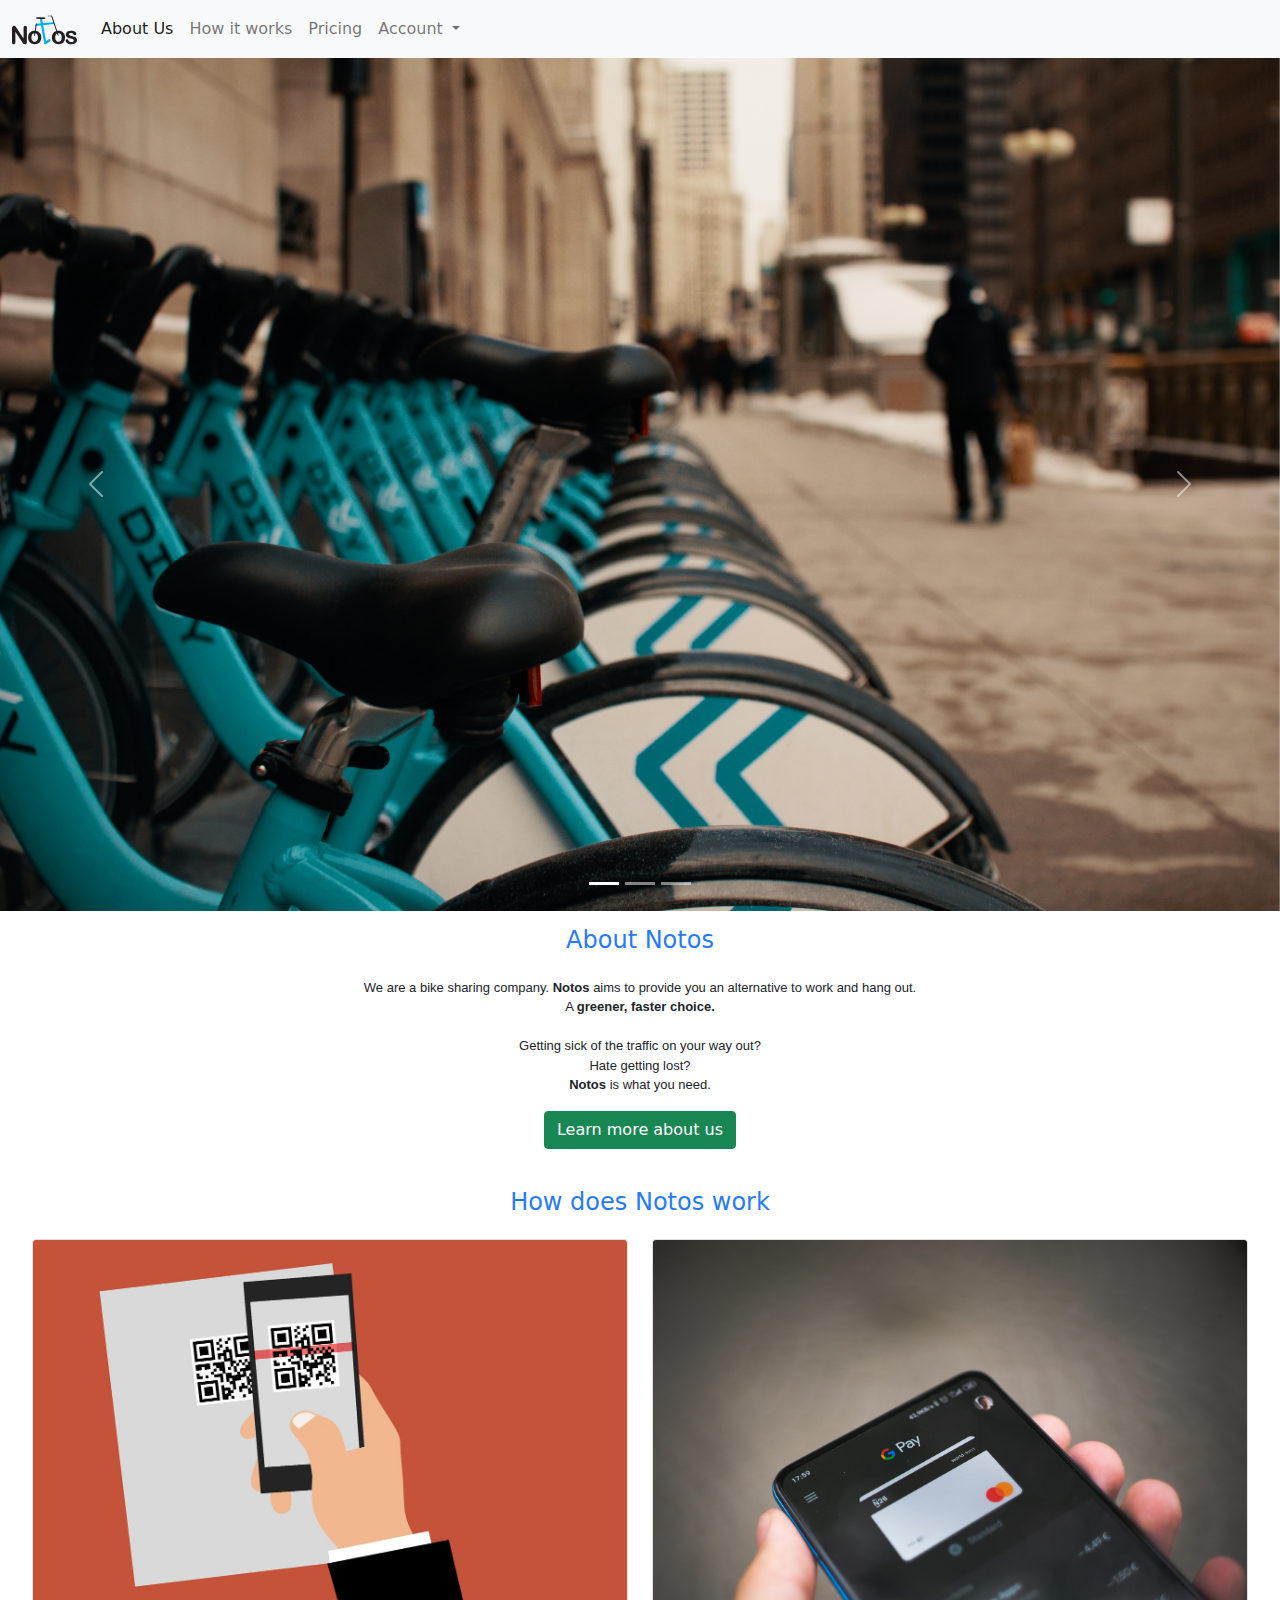
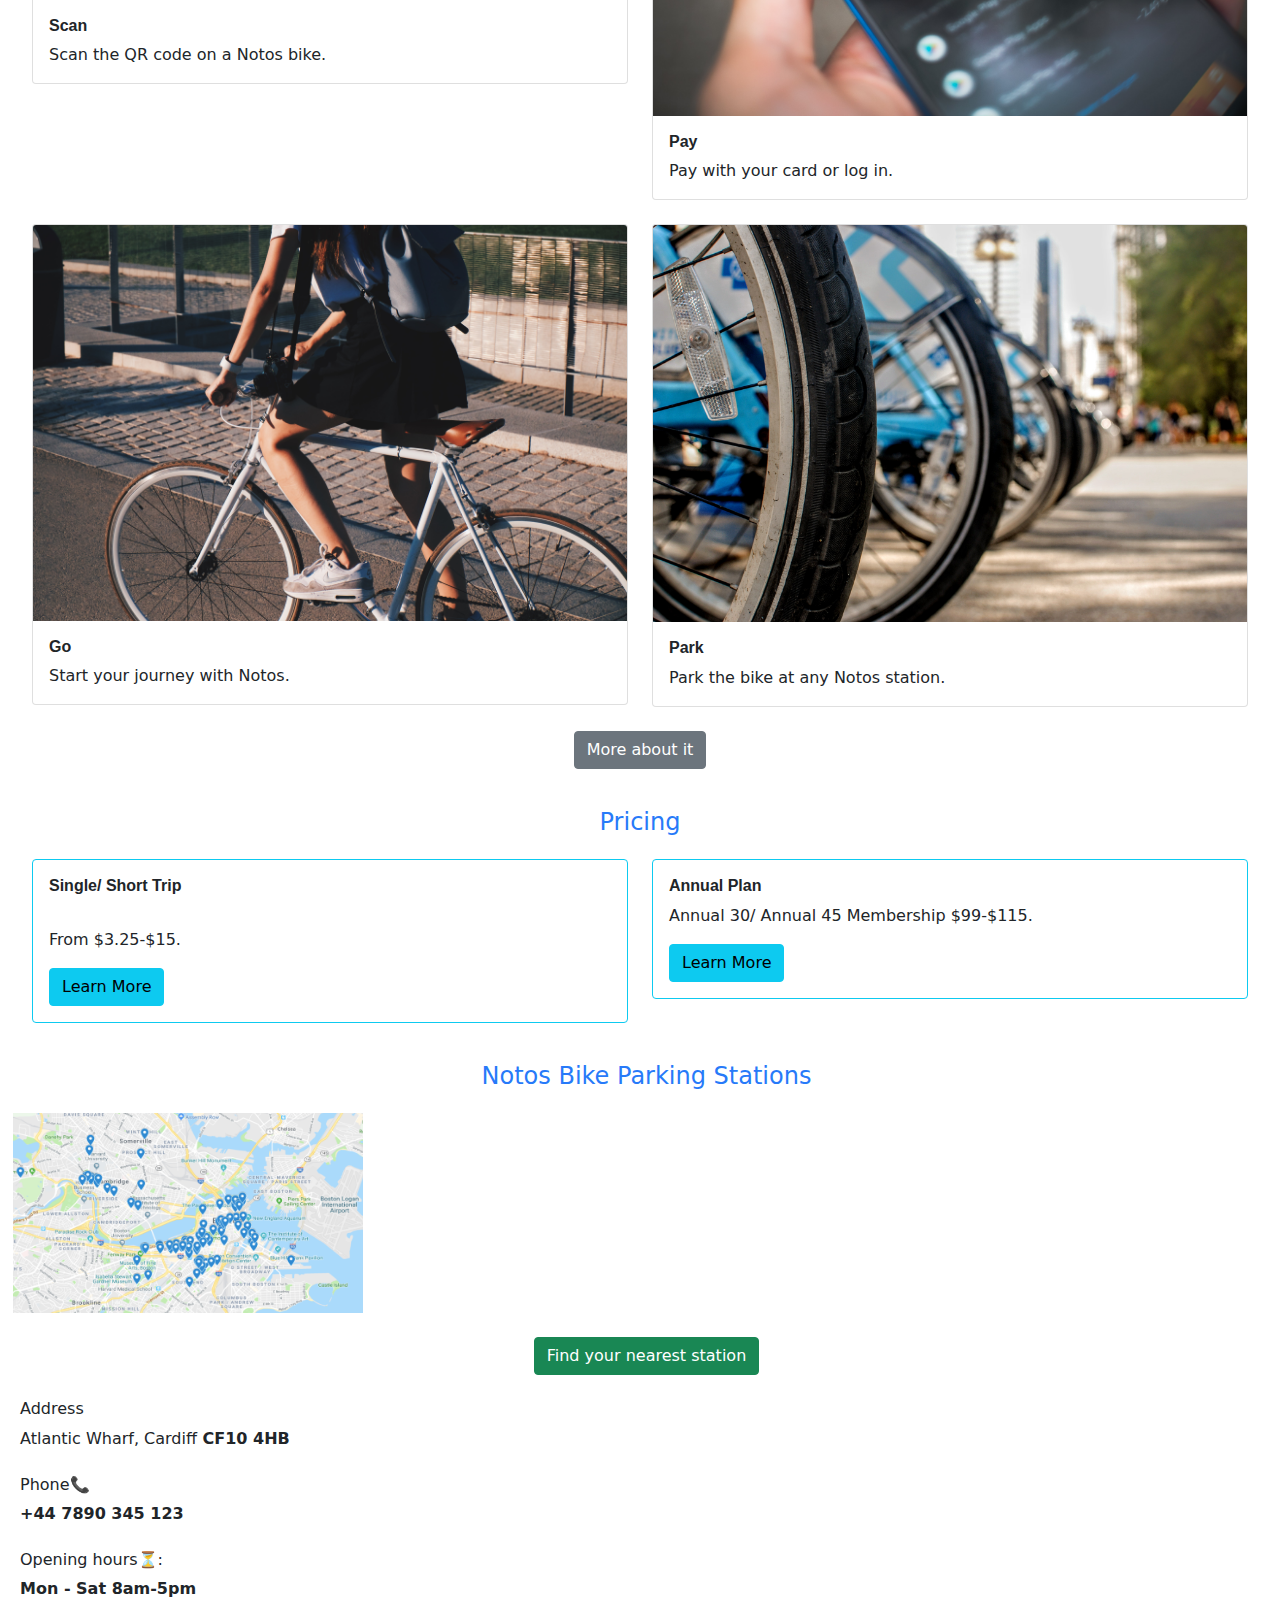
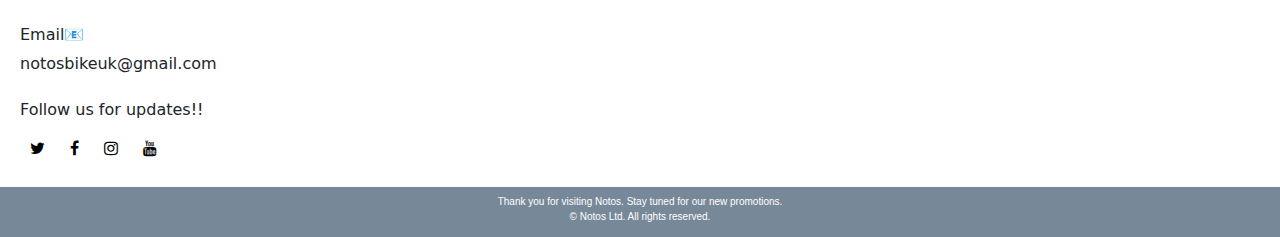
==== commit 0d6cc958: "log in form" ====
--- a/index.html
+++ b/index.html
@@ -25,17 +25,17 @@
                     <a class="nav-link active" aria-current="page" href="aboutus.html">About Us</a>
                   </li>
                   <li class="nav-item">
-                    <a class="nav-link" href="#">How it works</a>
+                    <a class="nav-link" href="how.html">How it works</a>
                   </li>
                   <li class="nav-item">
                     <a class="nav-link" href="pricing.html">Pricing</a>
                   </li>
                   <li class="nav-item dropdown">
-                    <a class="nav-link dropdown-toggle" href="#" id="navbarDropdownMenuLink" role="button" data-bs-toggle="dropdown" aria-expanded="false">
-                      Sign up
+                    <a class="nav-link dropdown-toggle" href="signup.html" id="navbarDropdownMenuLink" role="button" data-bs-toggle="dropdown" aria-expanded="false">
+                      Account
                     </a>
                     <ul class="dropdown-menu" aria-labelledby="navbarDropdownMenuLink">
-                      <li><a class="dropdown-item" href="#">Log in</a></li>
+                      <li><a class="dropdown-item" href="login.html">Log in / Sign up</a></li>
                       
                     </ul>
                   </li>
@@ -154,7 +154,7 @@
     </div>
         <!--end of card 3-->
         <div><br></div>
-        <div class="text-center"> <a href="#" class="btn btn-secondary">More about it</a></button></div>
+        <div class="text-center"> <a href="how.html" class="btn btn-secondary">More about it</a></button></div>
     </div>
     <!--end of section 3-->
     <!--section 4-->
@@ -191,7 +191,7 @@
         <h4 class="text-center">Notos Bike Parking Stations</h4>
       <div><img src="image/map.png" width="350" height="200"></div>
       <div><br></div>
-      <div class="text-center"> <a href="#" class="btn btn-success">Find your nearest station</a></button></div>
+      <div class="text-center"> <a href="https://www.google.com/maps" class="btn btn-success">Find your nearest station</a></button></div>
       <div><br></div>
     </div>
     <!--end of section 5-->
--- a/css/styles.css
+++ b/css/styles.css
@@ -2,7 +2,7 @@
 
 
 h4{
-    padding: 15px 7px;
+    padding: 15px 15px;
     color:#277AF9;
 }
 
@@ -89,11 +89,40 @@
 }
 
 .aboutus{
-margin-left:10px;
+margin-left:15px;
+margin-right:15px;
 font-size: small;
 }
 
+form{
+    padding-left: 40px;
+    padding-right:40px;
+}
 
+.send{
+    padding-top:25px;
+    padding-bottom: 25px;
+}
+
+.how-1-img, .scan-img{
+    margin-left: 12px;
+}
+
+.how1-desc, .how2-desc, .how3-desc, .how4-desc, .how5-desc{
+    font-size: small;
+    padding-top:10px;
+    padding-left: 20px;
+    padding-right:20px;
+}
+
+.signup-btn{
+    padding-bottom: 170px;
+    padding-top: 10px;
+}
+
+.confirm-btn{
+    padding-bottom: 50px;
+}
 
 
 footer{
